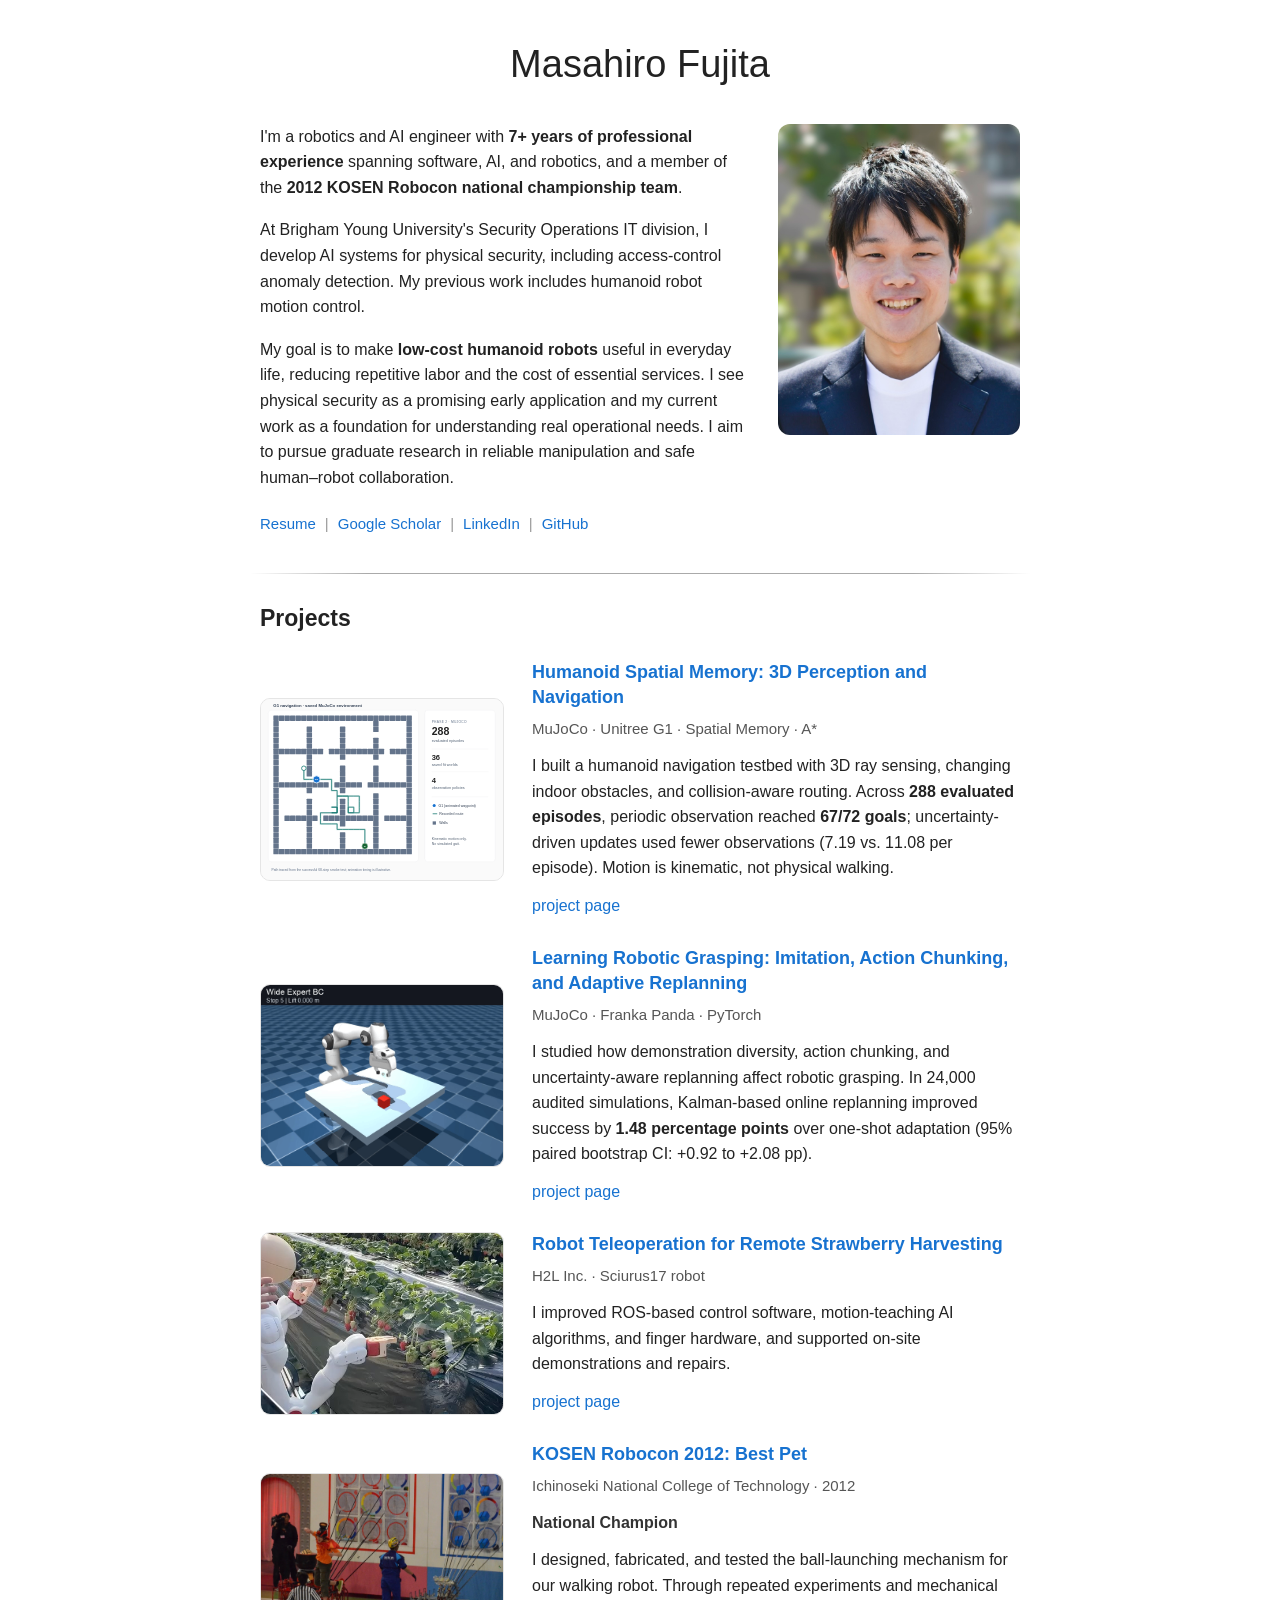
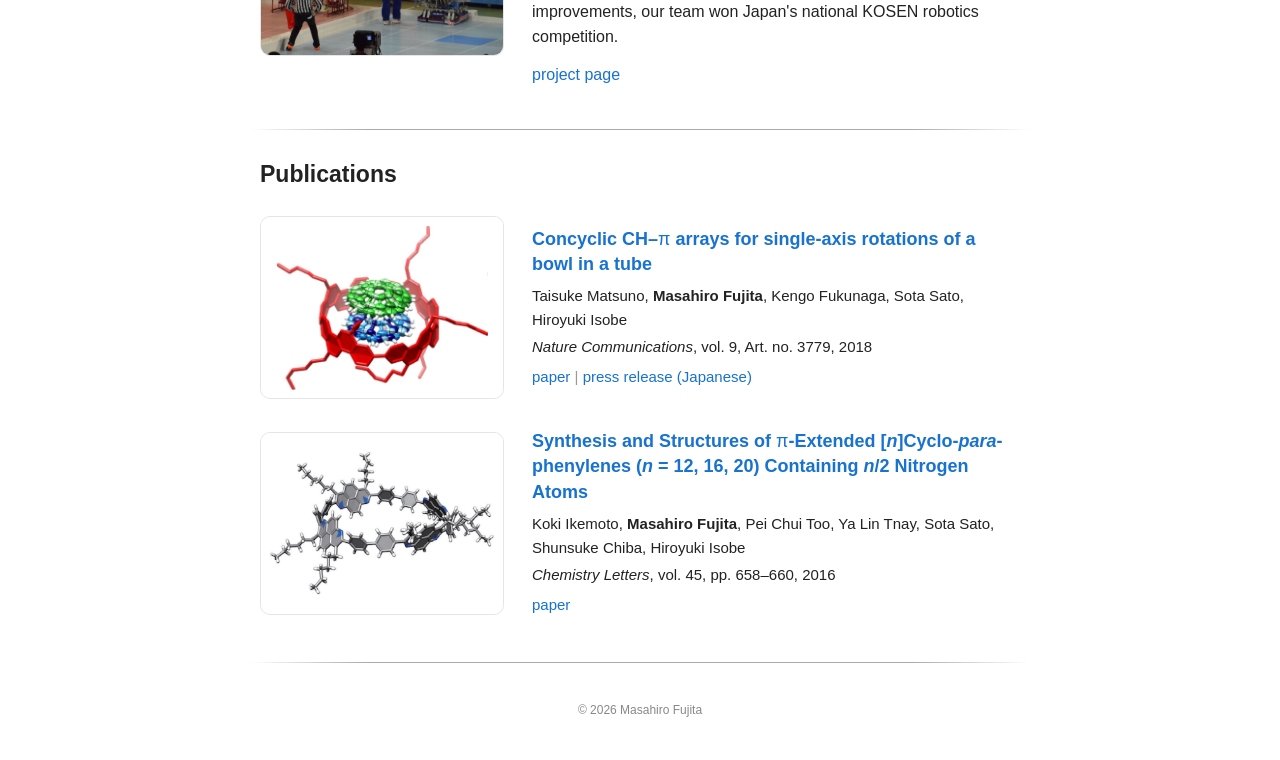
==== index.html @ 93caf95f "Refine portfolio introduction typography" ====
<!doctype html>
<html lang="en">
<head>
<meta charset="utf-8">
<meta name="viewport" content="width=device-width, initial-scale=1">
<meta name="description" content="Masahiro Fujita: software and AI engineer interested in humanoid robotics, reliable manipulation, and human–robot collaboration.">
<title>Masahiro Fujita</title>
<link rel="preconnect" href="https://fonts.googleapis.com">
<link rel="preconnect" href="https://fonts.gstatic.com" crossorigin>
<link href="https://fonts.googleapis.com/css2?family=Titillium+Web:wght@400;600&display=swap" rel="stylesheet">
<style>
*{box-sizing:border-box}
body{margin:0;background:#fff;color:#222;font-family:Arial,Helvetica,sans-serif;font-size:16px;line-height:1.6}
main{width:min(840px,100%);margin:0 auto;padding:42px 30px 24px}
h1{font-size:38px;line-height:1.2;font-weight:400;text-align:center;margin:0 0 36px}
h2{font-size:23px;font-weight:600;line-height:1.3;margin:0 0 26px}
h3{font-size:18px;line-height:1.4;font-weight:600;margin:0 0 7px}
p{margin:0 0 17px}
.greek{font-family:Arial,Helvetica,sans-serif;font-weight:400;font-style:normal}
[hidden]{display:none!important}
a{color:#1772d0;text-decoration:none}
a:hover{color:#c77515}
a:focus-visible{outline:2px solid #1772d0;outline-offset:4px;border-radius:2px}
.intro{display:grid;grid-template-columns:2fr 1fr;gap:34px;align-items:start;padding:0 10px 26px}
.bio p:last-of-type{margin-bottom:20px}
.profile-links{display:flex;flex-wrap:wrap;align-items:center;gap:0 9px;font-size:15px;line-height:1.9}
.separator{color:#999}
.unavailable{color:#777;cursor:help}
.portrait{margin:0;width:100%;aspect-ratio:7/9;background:#f4f4f4;border-radius:12px;overflow:hidden;position:relative}
.portrait-placeholder{width:100%;height:100%;display:flex;flex-direction:column;align-items:center;justify-content:center;color:#888;gap:12px}
.portrait-placeholder svg{width:65%;height:auto;color:#d4d4d4}
.portrait-placeholder span{font-size:13px}
.portrait img{position:absolute;inset:0;width:100%;height:100%;object-fit:cover}
.asset-note{font-size:12px;color:#888;margin:12px 0 0;line-height:1.5}
hr{border:0;height:1px;background:linear-gradient(to right,transparent,#aaa 15%,#aaa 85%,transparent);margin:8px 0 30px}
section.work{padding:0 10px 7px}
.project{display:grid;grid-template-columns:1fr 2fr;gap:28px;align-items:center;margin-bottom:27px}
.project-image{display:block;border:1px solid #e5e5e5;border-radius:10px;background:#fafafa;overflow:hidden}
.project-image img{display:block;width:100%;height:auto;aspect-ratio:4/3;object-fit:contain;padding:10px}
.project-image.franka-thumbnail,.project-image.g1-thumbnail{aspect-ratio:4/3}
.project-image.franka-thumbnail img,.project-image.g1-thumbnail img{width:100%;height:100%;aspect-ratio:auto;object-fit:cover;padding:0}
.meta{margin-bottom:11px;color:#555;font-size:15px}
.project p{margin-bottom:12px}
.project .award{color:#333;font-weight:600}
.entry{display:grid;grid-template-columns:1fr 2fr;gap:28px;align-items:center;margin:0 0 30px}
.publication-image{display:grid;place-items:center;aspect-ratio:4/3;border:1px solid #e5e5e5;border-radius:10px;background:#fafafa;overflow:hidden;position:relative;color:#999;font-size:14px}
.publication-image img{position:absolute;width:100%;height:100%;object-fit:contain;background:#fff;padding:8px}
.project-video{position:relative;aspect-ratio:4/3}
.project-video>img{position:absolute;inset:0;width:100%;height:100%;object-fit:cover;padding:0}
.project-video iframe{position:absolute;inset:0;display:block;width:100%;height:100%;border:0;opacity:0;pointer-events:none}
.project-video.playing iframe{opacity:1}
.project-video .video-link{position:absolute;inset:0;z-index:2}
.project-video .video-link:focus-visible{outline-offset:-4px}
.entry .authors{margin:6px 0 3px;font-size:15px}
.entry .venue{margin:0 0 6px;font-size:15px}
.entry .paper-links{font-size:15px}
footer{text-align:center;color:#888;font-size:12px;padding:8px 0 16px}
@media(max-width:600px){
main{padding:30px 22px 16px}
h1{font-size:33px;margin-bottom:28px}
.intro{grid-template-columns:1fr;gap:24px;padding:0 0 24px}
.portrait{order:-1}
.portrait{width:min(210px,65%);justify-self:center}
.project,.entry{grid-template-columns:1fr;gap:17px}
.publication-image,.project-image{width:100%;max-width:none}
section.work{padding-left:0;padding-right:0}
}
@media(prefers-reduced-motion:no-preference){a{transition:color .15s ease}}
</style>
</head>
<body>
<main>
<h1>Masahiro Fujita</h1>
<section class="intro" id="about" aria-label="About Masahiro">
<div class="bio">
<p>I'm a robotics and AI engineer with <strong>7+ years of professional experience</strong> spanning software, AI, and robotics, and a member of the <strong>2012 KOSEN Robocon national championship team</strong>.</p>
<p>At Brigham Young University's Security Operations IT division, I develop AI systems for physical security, including access-control anomaly detection. My previous work includes humanoid robot motion control.</p>
<p>My goal is to make <strong>low-cost humanoid robots</strong> useful in everyday life, reducing repetitive labor and the cost of essential services. I see physical security as a promising early application and my current work as a foundation for understanding real operational needs. I aim to pursue graduate research in reliable manipulation and safe human–robot collaboration.</p>
<nav class="profile-links" aria-label="Professional profiles">
<a href="assets/Masahiro_Fujita_Resume.pdf" target="_blank" rel="noopener">Resume</a><span class="separator" aria-hidden="true">|</span>
<a href="https://scholar.google.com/citations?user=4_Z2m-4AAAAJ">Google Scholar</a><span class="separator" aria-hidden="true">|</span>
<a href="https://www.linkedin.com/in/masahiro-fujita/">LinkedIn</a><span class="separator" aria-hidden="true">|</span>
<a href="https://github.com/fujitamasahir">GitHub</a>
</nav>

</div>
<figure class="portrait" aria-label="Profile photo placeholder">
<div class="portrait-placeholder">
<svg viewBox="0 0 120 140" aria-hidden="true"><circle cx="60" cy="42" r="25" fill="currentColor"/><path d="M14 133v-12c0-29 19-46 46-46s46 17 46 46v12" fill="currentColor"/></svg>
<span>Profile photo coming soon</span>
</div>
<!-- Add assets/profile.jpg to display the portrait in this reserved space. -->
<img src="assets/profile.jpg" alt="Masahiro Fujita" onload="this.parentElement.setAttribute('aria-label','Portrait of Masahiro Fujita');this.previousElementSibling.hidden=true" onerror="this.remove()">
</figure>
</section>
<hr>
<section class="work" id="projects" aria-labelledby="projects-heading">
<h2 id="projects-heading">Projects</h2>
<article class="project">
<a class="project-image g1-thumbnail" href="projects/humanoid-spatial-memory.html" aria-label="Open humanoid spatial memory project">
<img src="assets/spatial-memory/g1-route-animated.svg" alt="Animated overhead route through a MuJoCo maze, reconstructed from a recorded successful Unitree G1 navigation run" width="960" height="720">
</a>
<div>
<h3><a href="projects/humanoid-spatial-memory.html">Humanoid Spatial Memory: 3D Perception and Navigation</a></h3>
<p class="meta">MuJoCo · Unitree G1 · Spatial Memory · A*</p>
<p>I built a humanoid navigation testbed with 3D ray sensing, changing indoor obstacles, and collision-aware routing. Across <strong>288 evaluated episodes</strong>, periodic observation reached <strong>67/72 goals</strong>; uncertainty-driven updates used fewer observations (7.19 vs. 11.08 per episode). Motion is kinematic, not physical walking.</p>
<a href="projects/humanoid-spatial-memory.html">project page</a>
</div>
</article>
<article class="project">
<a class="project-image franka-thumbnail" href="projects/franka-grasping.html" aria-label="Open Franka Panda grasping project">
<img src="assets/franka/franka-main.gif" alt="Wide Expert BC robot policy grasping and lifting a cube">
</a>
<div><h3><a href="projects/franka-grasping.html">Learning Robotic Grasping: Imitation, Action Chunking, and Adaptive Replanning</a></h3>
<p class="meta">MuJoCo · Franka Panda · PyTorch</p>
<p>I studied how demonstration diversity, action chunking, and uncertainty-aware replanning affect robotic grasping. In 24,000 audited simulations, Kalman-based online replanning improved success by <strong>1.48 percentage points</strong> over one-shot adaptation (95% paired bootstrap CI: +0.92 to +2.08 pp).</p>
<a href="projects/franka-grasping.html">project page</a></div>
</article>
<article class="project">
<div class="project-image project-video" id="h2l-preview">
<img src="assets/h2l-strawberry/harvesting.jpg" alt="Sciurus17 robot harvesting strawberries" onerror="this.src='https://i.ytimg.com/vi/HqK0_CHvobk/hqdefault.jpg';this.onerror=null">
<iframe id="h2l-preview-player" title="H2L robot teleoperation for strawberry harvesting" src="https://www.youtube.com/embed/HqK0_CHvobk?autoplay=1&amp;mute=1&amp;playsinline=1&amp;start=67&amp;end=72&amp;controls=0&amp;disablekb=1&amp;enablejsapi=1&amp;rel=0" allow="autoplay; encrypted-media" tabindex="-1" referrerpolicy="strict-origin-when-cross-origin"></iframe>
<a class="video-link" href="projects/h2l-strawberry.html" aria-label="Read about robot teleoperation at H2L"></a>
</div>
<div><h3><a href="projects/h2l-strawberry.html">Robot Teleoperation for Remote Strawberry Harvesting</a></h3>
<p class="meta">H2L Inc. · Sciurus17 robot</p>
<p>I improved ROS-based control software, motion-teaching AI algorithms, and finger hardware, and supported on-site demonstrations and repairs.</p>
<a href="projects/h2l-strawberry.html">project page</a></div></article>

<article class="project">
<div class="project-image project-video" id="robocon-preview">
<img src="assets/robocon-2012/robot-scoring.jpg" alt="Wanko Kyodai robot with its launching mechanism extended">
<iframe id="robocon-preview-player" title="Wanko Kyodai robot in the final match" src="https://www.youtube.com/embed/CQqN5mIE10w?autoplay=1&amp;mute=1&amp;playsinline=1&amp;start=251&amp;end=260&amp;controls=0&amp;disablekb=1&amp;enablejsapi=1&amp;rel=0" allow="autoplay; encrypted-media" tabindex="-1" referrerpolicy="strict-origin-when-cross-origin"></iframe>
<a class="video-link" href="projects/robocon-2012.html" aria-label="Read about the Wanko Kyodai robot"></a>
</div>
<div>
<h3><a href="projects/robocon-2012.html">KOSEN Robocon 2012: Best Pet</a></h3>
<p class="meta">Ichinoseki National College of Technology · 2012</p>
<p class="award">National Champion</p>
<p>I designed, fabricated, and tested the ball-launching mechanism for our walking robot. Through repeated experiments and mechanical improvements, our team won Japan's national KOSEN robotics competition.</p>
<a href="projects/robocon-2012.html">project page</a>
</div>
</article>
</section>
<hr>
<section class="work" id="publications" aria-labelledby="publications-heading">
<h2 id="publications-heading">Publications</h2>
<article class="entry">
<a class="publication-image" href="https://doi.org/10.1038/s41467-018-06270-6" aria-label="Nature Communications paper thumbnail"><span>Research image</span><img src="assets/publications/nature-communications-2018.jpg" alt="Nature Communications paper thumbnail" onerror="this.remove()"></a>
<div>
<h3><a href="https://doi.org/10.1038/s41467-018-06270-6">Concyclic CH–<span class="greek">π</span> arrays for single-axis rotations of a bowl in a tube</a></h3>
<p class="authors">Taisuke Matsuno, <strong>Masahiro Fujita</strong>, Kengo Fukunaga, Sota Sato, Hiroyuki Isobe</p>
<p class="venue"><em>Nature Communications</em>, vol. 9, Art. no. 3779, 2018</p>
<div class="paper-links"><a href="https://doi.org/10.1038/s41467-018-06270-6">paper</a> <span class="separator" aria-hidden="true">|</span> <a href="https://www.jst.go.jp/pr/announce/20180917/index.html">press release (Japanese)</a></div>
</div>
</article>
<article class="entry">
<a class="publication-image" href="https://doi.org/10.1246/cl.160258" aria-label="Chemistry Letters paper thumbnail"><span>Research image</span><img src="assets/publications/chemistry-letters-2016.jpg" alt="Chemistry Letters paper thumbnail" onerror="this.remove()"></a>
<div>
<h3><a href="https://doi.org/10.1246/cl.160258">Synthesis and Structures of <span class="greek">π</span>-Extended [<i>n</i>]Cyclo-<i>para</i>-phenylenes (<i>n</i> = 12, 16, 20) Containing <i>n</i>/2 Nitrogen Atoms</a></h3>
<p class="authors">Koki Ikemoto, <strong>Masahiro Fujita</strong>, Pei Chui Too, Ya Lin Tnay, Sota Sato, Shunsuke Chiba, Hiroyuki Isobe</p>
<p class="venue"><em>Chemistry Letters</em>, vol. 45, pp. 658–660, 2016</p>
<div class="paper-links"><a href="https://doi.org/10.1246/cl.160258">paper</a></div>
</div>
</article>
</section>
<hr>
<footer>© 2026 Masahiro Fujita</footer>
</main>
<script>
(function(){
"use strict";
const timers=[];
window.onYouTubeIframeAPIReady=function(){
[{id:"robocon-preview",start:251,end:260},{id:"h2l-preview",start:67,end:72}].forEach(function(config){
const container=document.getElementById(config.id);
let player=new YT.Player(config.id+"-player",{events:{
onReady:function(e){e.target.mute();e.target.seekTo(config.start,true);e.target.playVideo();timers.push(setInterval(function(){if(player.getPlayerState()===1&&player.getCurrentTime()>=config.end-0.15)player.seekTo(config.start,true);},250));},
onStateChange:function(e){container.classList.toggle("playing",e.data===YT.PlayerState.PLAYING);if(e.data===YT.PlayerState.ENDED){player.seekTo(config.start,true);player.playVideo();}},
onAutoplayBlocked:function(){container.classList.remove("playing");},
onError:function(){container.classList.remove("playing");}
}});
});
};
window.addEventListener("pagehide",function(){timers.forEach(clearInterval);});
const script=document.createElement("script");script.src="https://www.youtube.com/iframe_api";script.async=true;document.head.appendChild(script);
})();
</script>
</body>
</html>
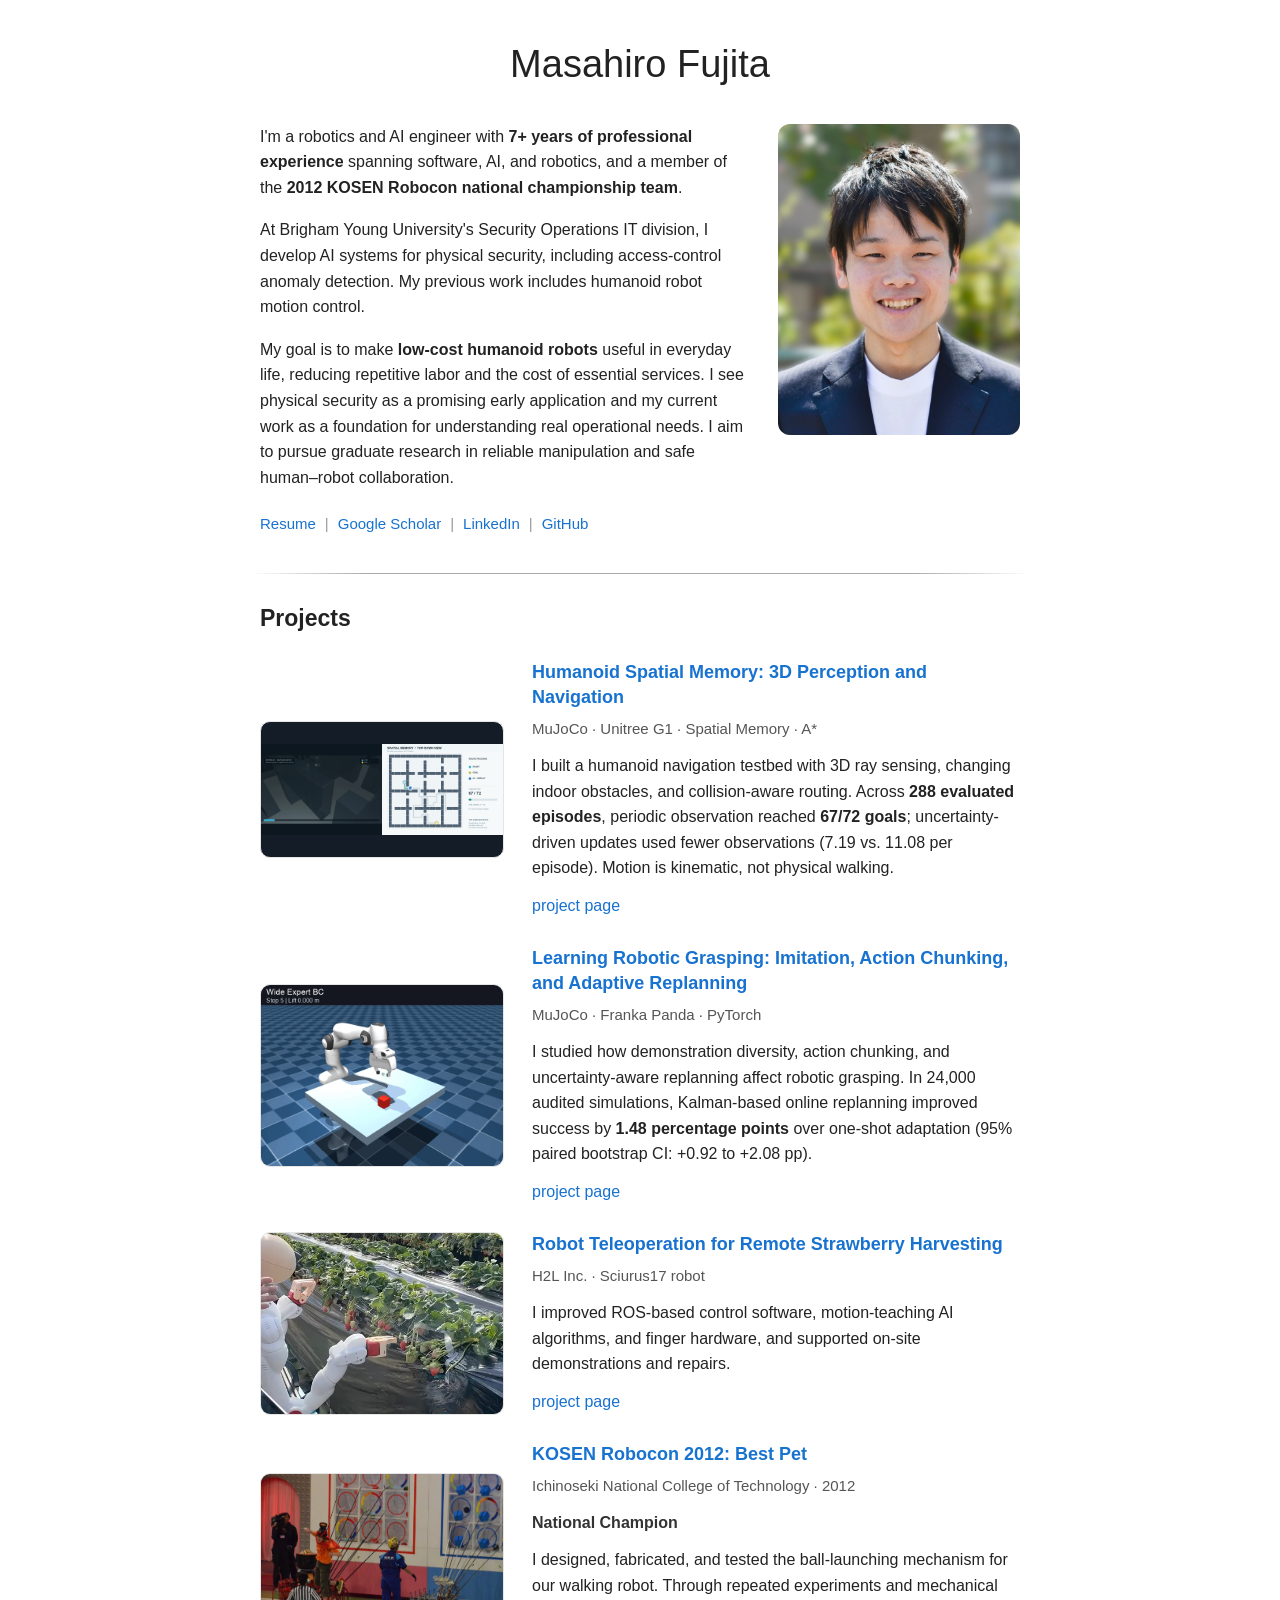
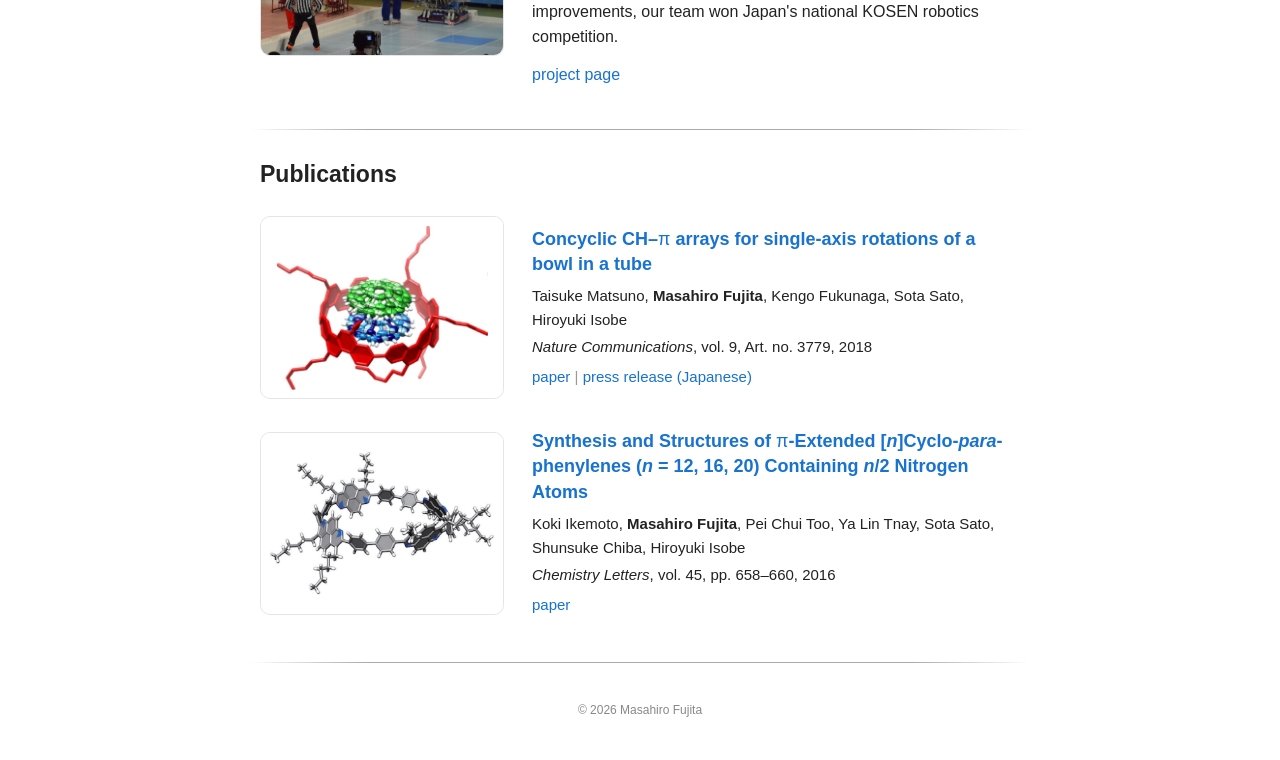
==== commit 21267252: "Show synchronized G1 and map animation on portfolio homepage" ====
--- a/index.html
+++ b/index.html
@@ -37,8 +37,10 @@
 .project{display:grid;grid-template-columns:1fr 2fr;gap:28px;align-items:center;margin-bottom:27px}
 .project-image{display:block;border:1px solid #e5e5e5;border-radius:10px;background:#fafafa;overflow:hidden}
 .project-image img{display:block;width:100%;height:auto;aspect-ratio:4/3;object-fit:contain;padding:10px}
-.project-image.franka-thumbnail,.project-image.g1-thumbnail{aspect-ratio:4/3}
-.project-image.franka-thumbnail img,.project-image.g1-thumbnail img{width:100%;height:100%;aspect-ratio:auto;object-fit:cover;padding:0}
+.project-image.franka-thumbnail{aspect-ratio:4/3}
+.project-image.franka-thumbnail img{width:100%;height:100%;aspect-ratio:auto;object-fit:cover;padding:0}
+.project-image.g1-thumbnail{aspect-ratio:16/9;display:grid;place-items:center;background:#141c27}
+.project-image.g1-thumbnail img{display:block;width:100%;height:auto;aspect-ratio:auto;object-fit:contain;padding:0}
 .meta{margin-bottom:11px;color:#555;font-size:15px}
 .project p{margin-bottom:12px}
 .project .award{color:#333;font-weight:600}
@@ -98,7 +100,7 @@
 <h2 id="projects-heading">Projects</h2>
 <article class="project">
 <a class="project-image g1-thumbnail" href="projects/humanoid-spatial-memory.html" aria-label="Open humanoid spatial memory project">
-<img src="assets/spatial-memory/g1-route-animated.svg" alt="Animated overhead route through a MuJoCo maze, reconstructed from a recorded successful Unitree G1 navigation run" width="960" height="720">
+<img src="assets/spatial-memory/g1-split_screen.gif" alt="Split-screen simulation replay: a Unitree G1 humanoid navigating a MuJoCo maze alongside a synchronized overhead route map" width="1920" height="720" loading="lazy" decoding="async">
 </a>
 <div>
 <h3><a href="projects/humanoid-spatial-memory.html">Humanoid Spatial Memory: 3D Perception and Navigation</a></h3>
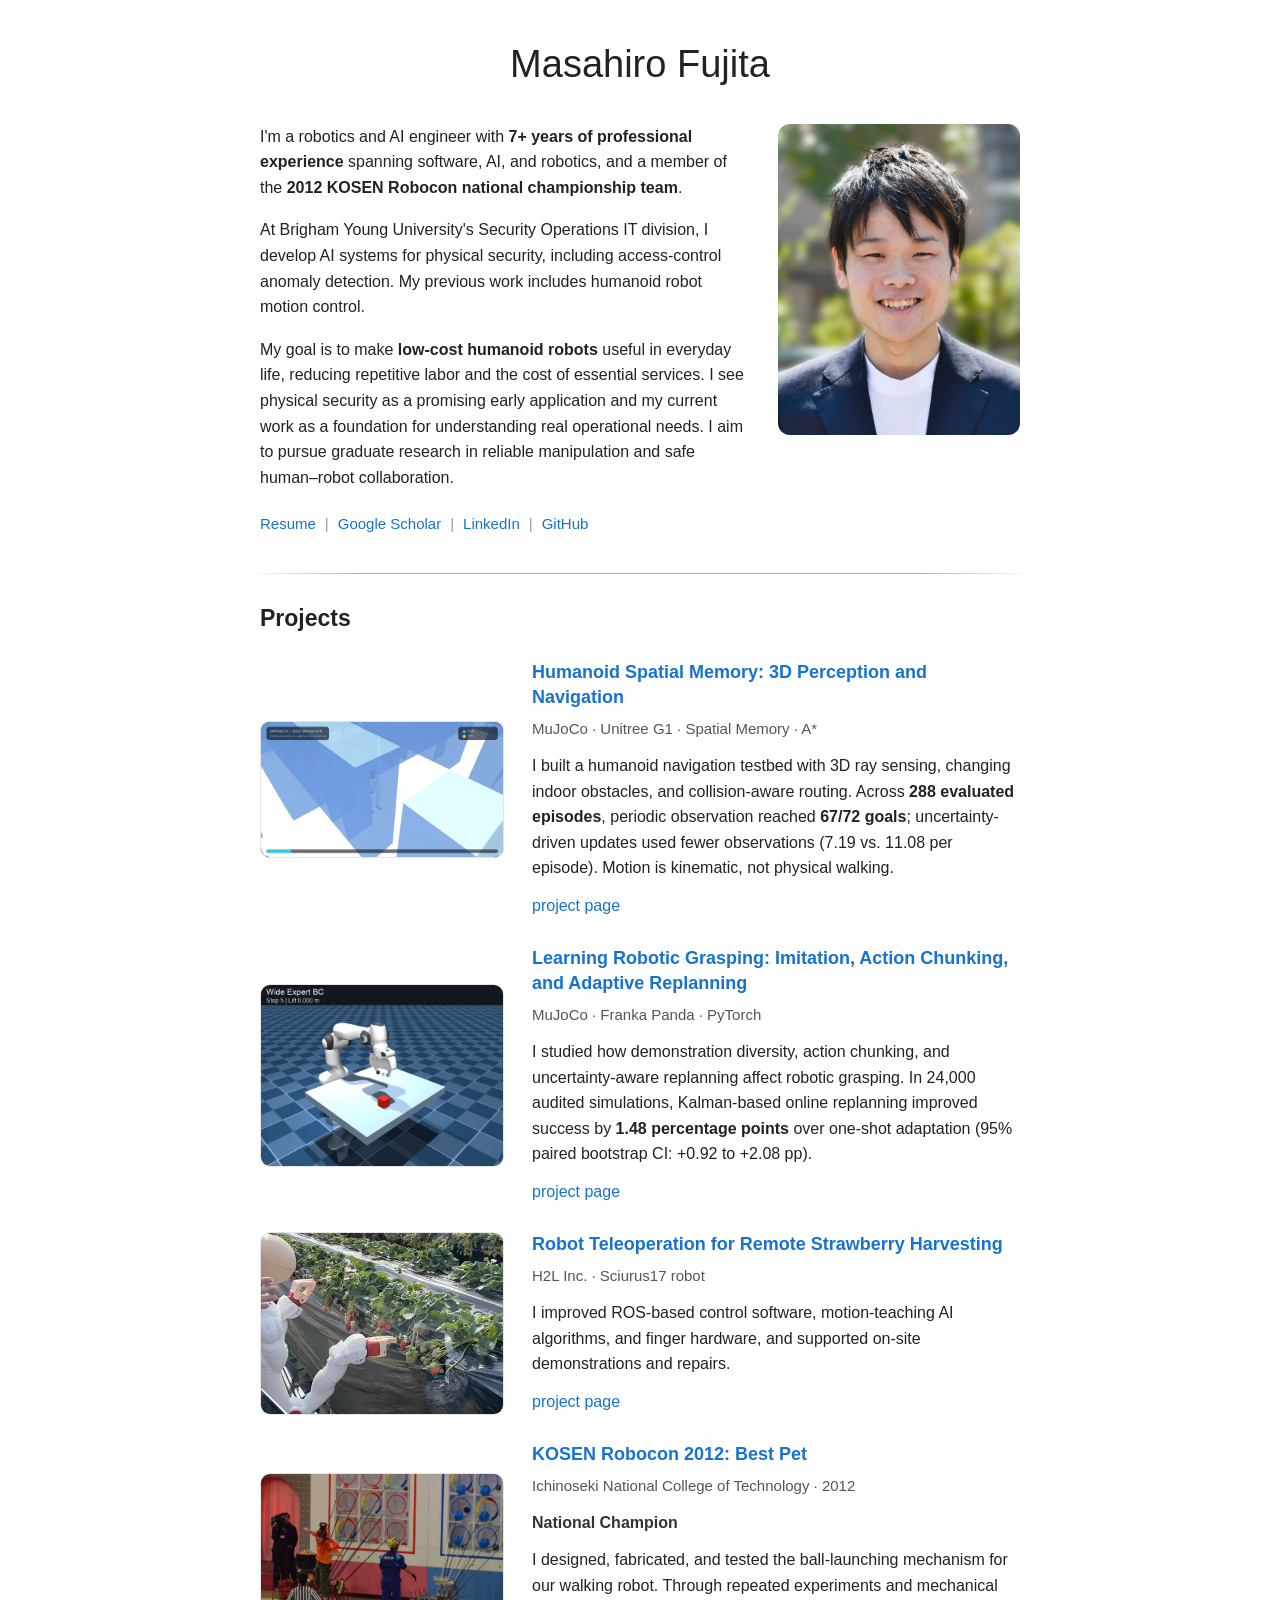
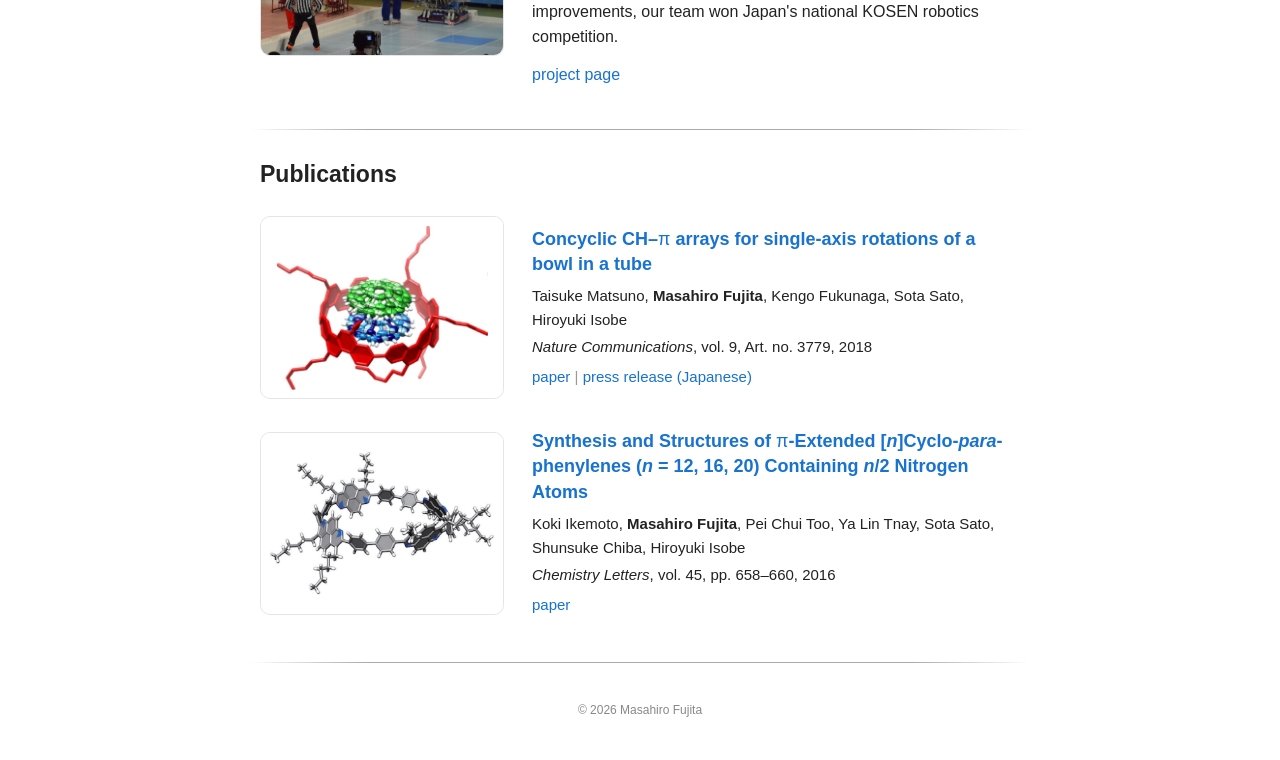
==== commit 94a31316: "Replace G1 gif" ====
--- a/index.html
+++ b/index.html
@@ -100,7 +100,7 @@
 <h2 id="projects-heading">Projects</h2>
 <article class="project">
 <a class="project-image g1-thumbnail" href="projects/humanoid-spatial-memory.html" aria-label="Open humanoid spatial memory project">
-<img src="assets/spatial-memory/g1-split_screen.gif" alt="Split-screen simulation replay: a Unitree G1 humanoid navigating a MuJoCo maze alongside a synchronized overhead route map" width="1920" height="720" loading="lazy" decoding="async">
+<img src="assets/spatial-memory/g1-demo.gif" alt="Simulation replay: a Unitree G1 humanoid navigating a MuJoCo maze" loading="lazy" decoding="async">
 </a>
 <div>
 <h3><a href="projects/humanoid-spatial-memory.html">Humanoid Spatial Memory: 3D Perception and Navigation</a></h3>
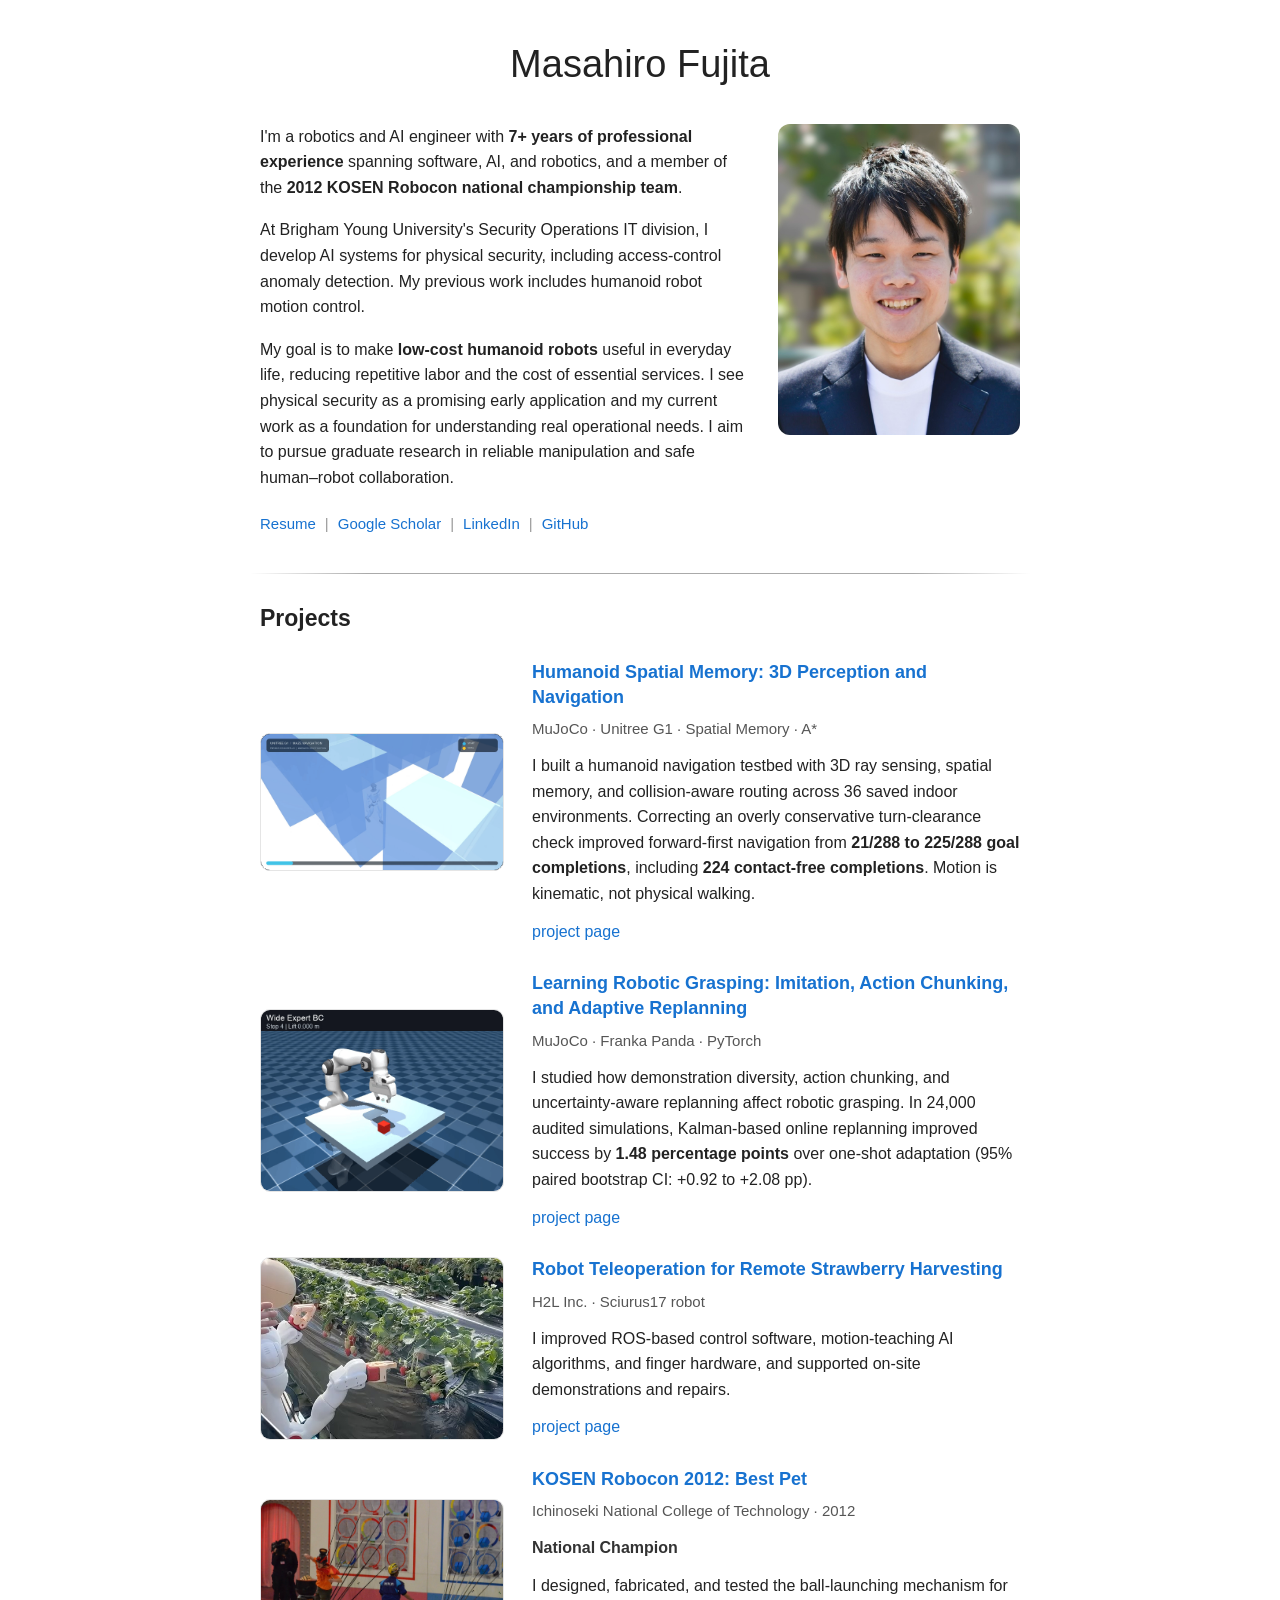
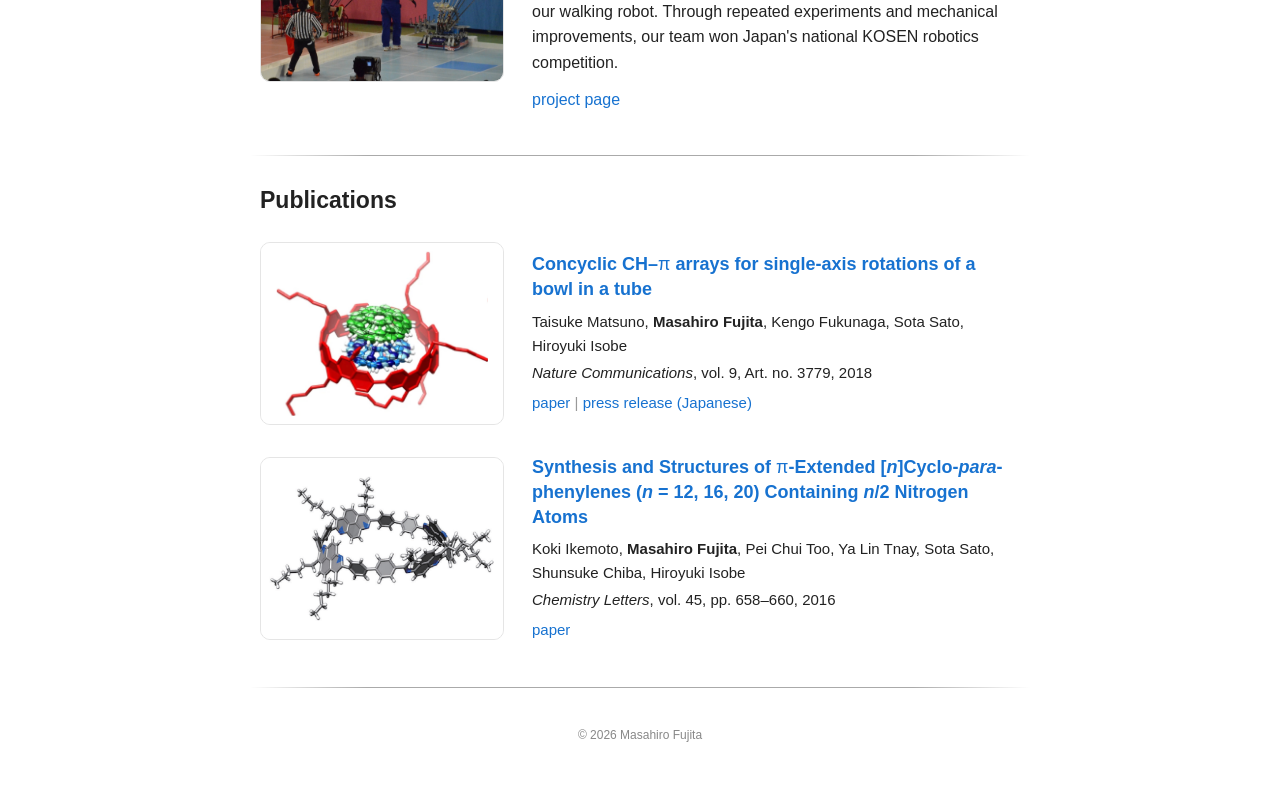
==== commit 0e3987e2: "Refresh humanoid project summary with validated navigation improvement" ====
--- a/index.html
+++ b/index.html
@@ -105,7 +105,7 @@
 <div>
 <h3><a href="projects/humanoid-spatial-memory.html">Humanoid Spatial Memory: 3D Perception and Navigation</a></h3>
 <p class="meta">MuJoCo · Unitree G1 · Spatial Memory · A*</p>
-<p>I built a humanoid navigation testbed with 3D ray sensing, changing indoor obstacles, and collision-aware routing. Across <strong>288 evaluated episodes</strong>, periodic observation reached <strong>67/72 goals</strong>; uncertainty-driven updates used fewer observations (7.19 vs. 11.08 per episode). Motion is kinematic, not physical walking.</p>
+<p>I built a humanoid navigation testbed with 3D ray sensing, spatial memory, and collision-aware routing across 36 saved indoor environments. Correcting an overly conservative turn-clearance check improved forward-first navigation from <strong>21/288 to 225/288 goal completions</strong>, including <strong>224 contact-free completions</strong>. Motion is kinematic, not physical walking.</p>
 <a href="projects/humanoid-spatial-memory.html">project page</a>
 </div>
 </article>
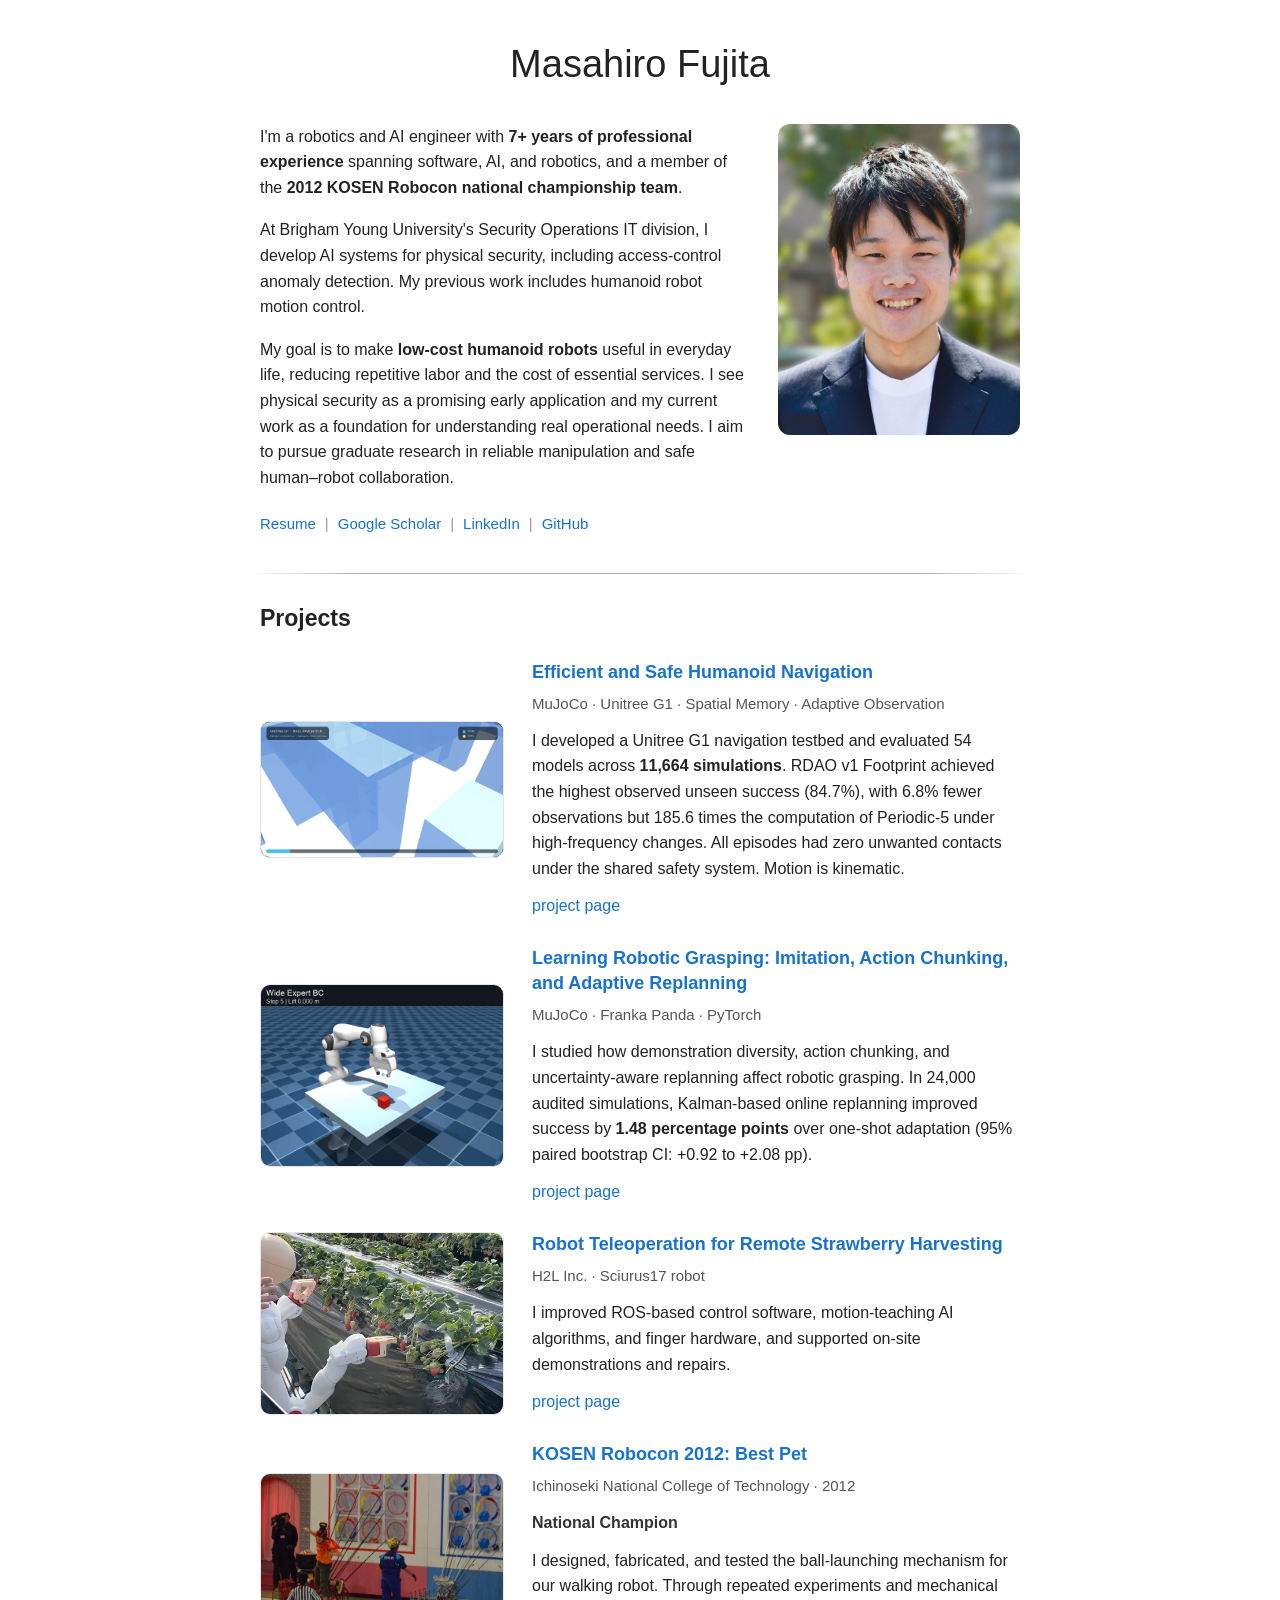
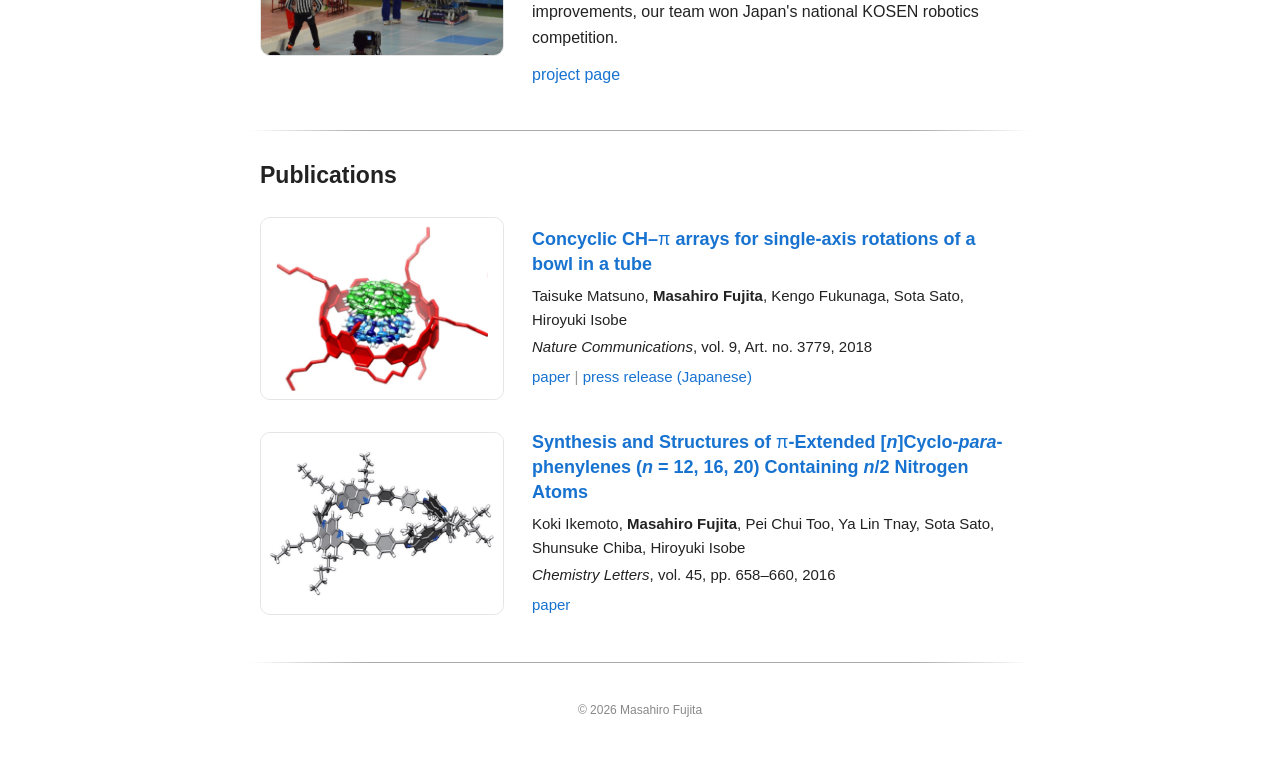
==== commit f2d60f84: "Update index.html with final reconciled H2 benchmark" ====
--- a/index.html
+++ b/index.html
@@ -103,9 +103,9 @@
 <img src="assets/spatial-memory/g1-demo.gif" alt="Simulation replay: a Unitree G1 humanoid navigating a MuJoCo maze" loading="lazy" decoding="async">
 </a>
 <div>
-<h3><a href="projects/humanoid-spatial-memory.html">Humanoid Spatial Memory: 3D Perception and Navigation</a></h3>
-<p class="meta">MuJoCo · Unitree G1 · Spatial Memory · A*</p>
-<p>I built a humanoid navigation testbed with 3D ray sensing, spatial memory, and collision-aware routing across 36 saved indoor environments. Correcting an overly conservative turn-clearance check improved forward-first navigation from <strong>21/288 to 225/288 goal completions</strong>, including <strong>224 contact-free completions</strong>. Motion is kinematic, not physical walking.</p>
+<h3><a href="projects/humanoid-spatial-memory.html">Efficient and Safe Humanoid Navigation</a></h3>
+<p class="meta">MuJoCo · Unitree G1 · Spatial Memory · Adaptive Observation</p>
+<p>I developed a Unitree G1 navigation testbed and evaluated 54 models across <strong>11,664 simulations</strong>. RDAO v1 Footprint achieved the highest observed unseen success (84.7%), with 6.8% fewer observations but 185.6 times the computation of Periodic-5 under high-frequency changes. All episodes had zero unwanted contacts under the shared safety system. Motion is kinematic.</p>
 <a href="projects/humanoid-spatial-memory.html">project page</a>
 </div>
 </article>
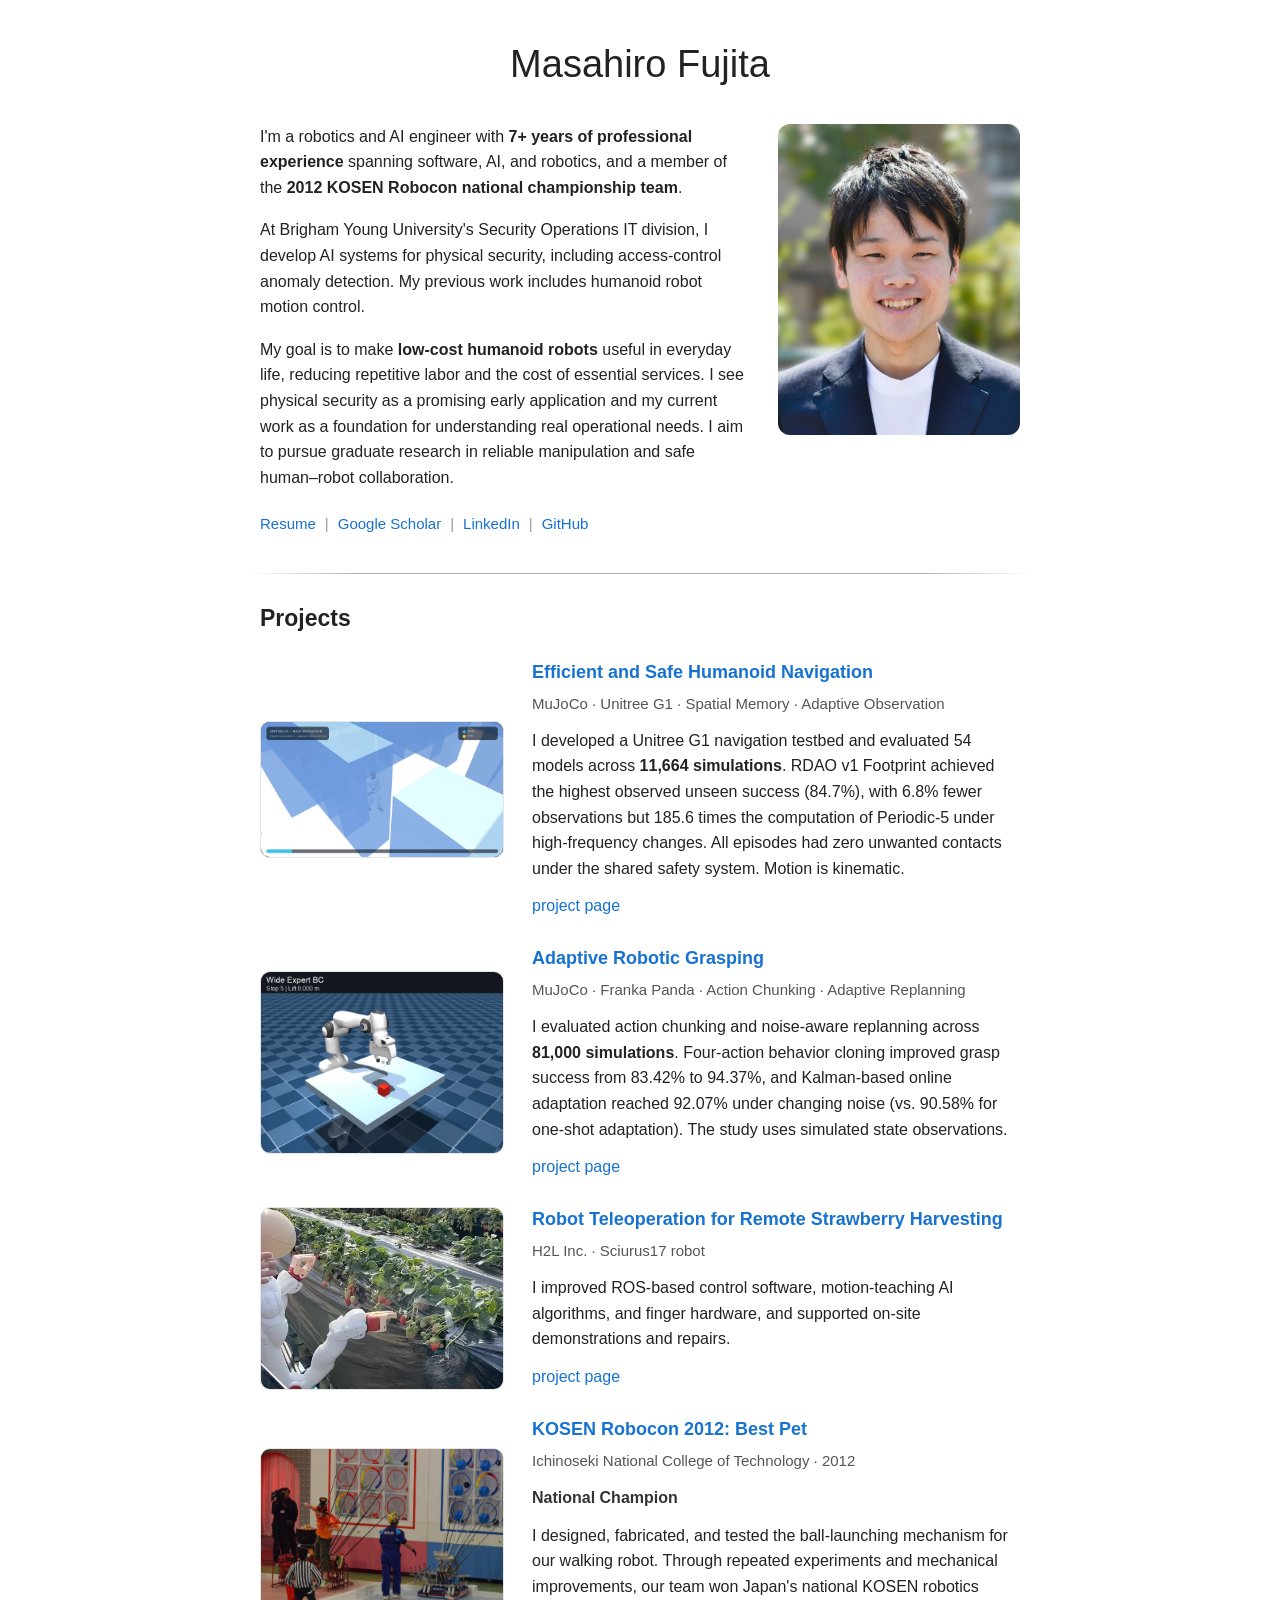
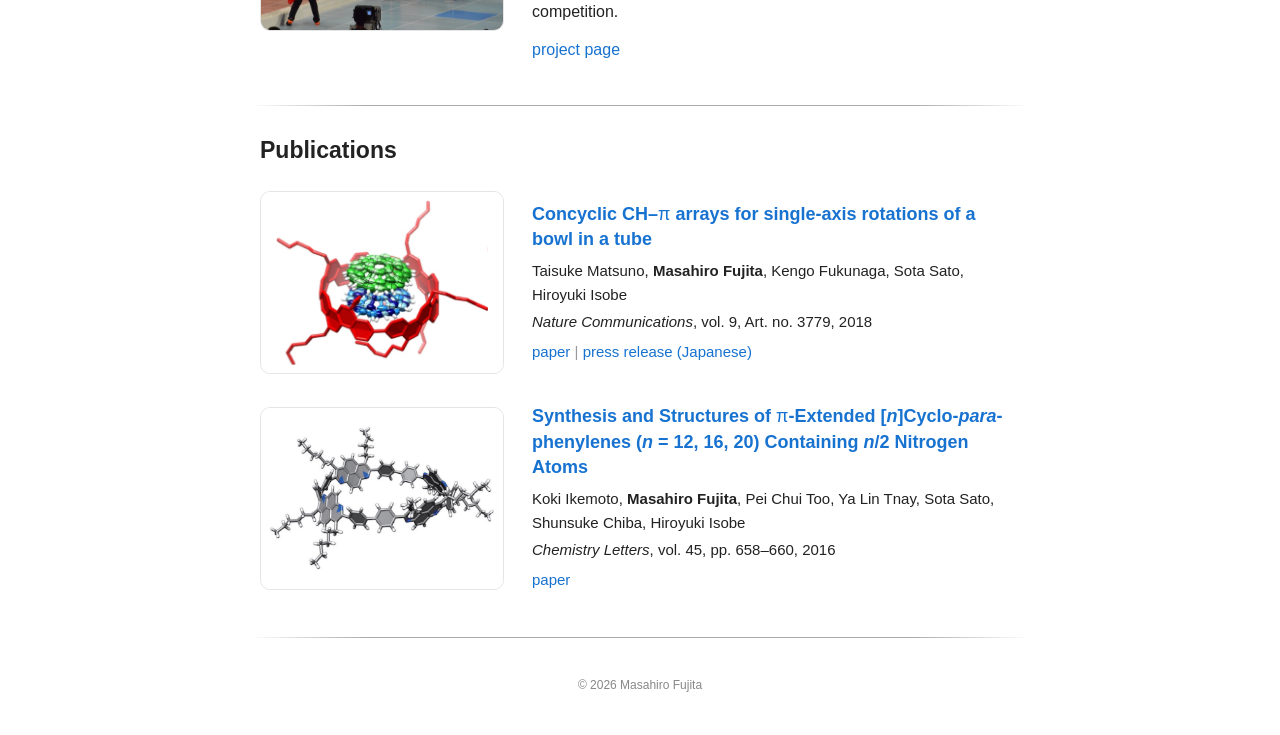
==== commit d2c495e4: "Restructure Franka portfolio around poster studies A–D" ====
--- a/index.html
+++ b/index.html
@@ -113,9 +113,9 @@
 <a class="project-image franka-thumbnail" href="projects/franka-grasping.html" aria-label="Open Franka Panda grasping project">
 <img src="assets/franka/franka-main.gif" alt="Wide Expert BC robot policy grasping and lifting a cube">
 </a>
-<div><h3><a href="projects/franka-grasping.html">Learning Robotic Grasping: Imitation, Action Chunking, and Adaptive Replanning</a></h3>
-<p class="meta">MuJoCo · Franka Panda · PyTorch</p>
-<p>I studied how demonstration diversity, action chunking, and uncertainty-aware replanning affect robotic grasping. In 24,000 audited simulations, Kalman-based online replanning improved success by <strong>1.48 percentage points</strong> over one-shot adaptation (95% paired bootstrap CI: +0.92 to +2.08 pp).</p>
+<div><h3><a href="projects/franka-grasping.html">Adaptive Robotic Grasping</a></h3>
+<p class="meta">MuJoCo · Franka Panda · Action Chunking · Adaptive Replanning</p>
+<p>I evaluated action chunking and noise-aware replanning across <strong>81,000 simulations</strong>. Four-action behavior cloning improved grasp success from 83.42% to 94.37%, and Kalman-based online adaptation reached 92.07% under changing noise (vs. 90.58% for one-shot adaptation). The study uses simulated state observations.</p>
 <a href="projects/franka-grasping.html">project page</a></div>
 </article>
 <article class="project">
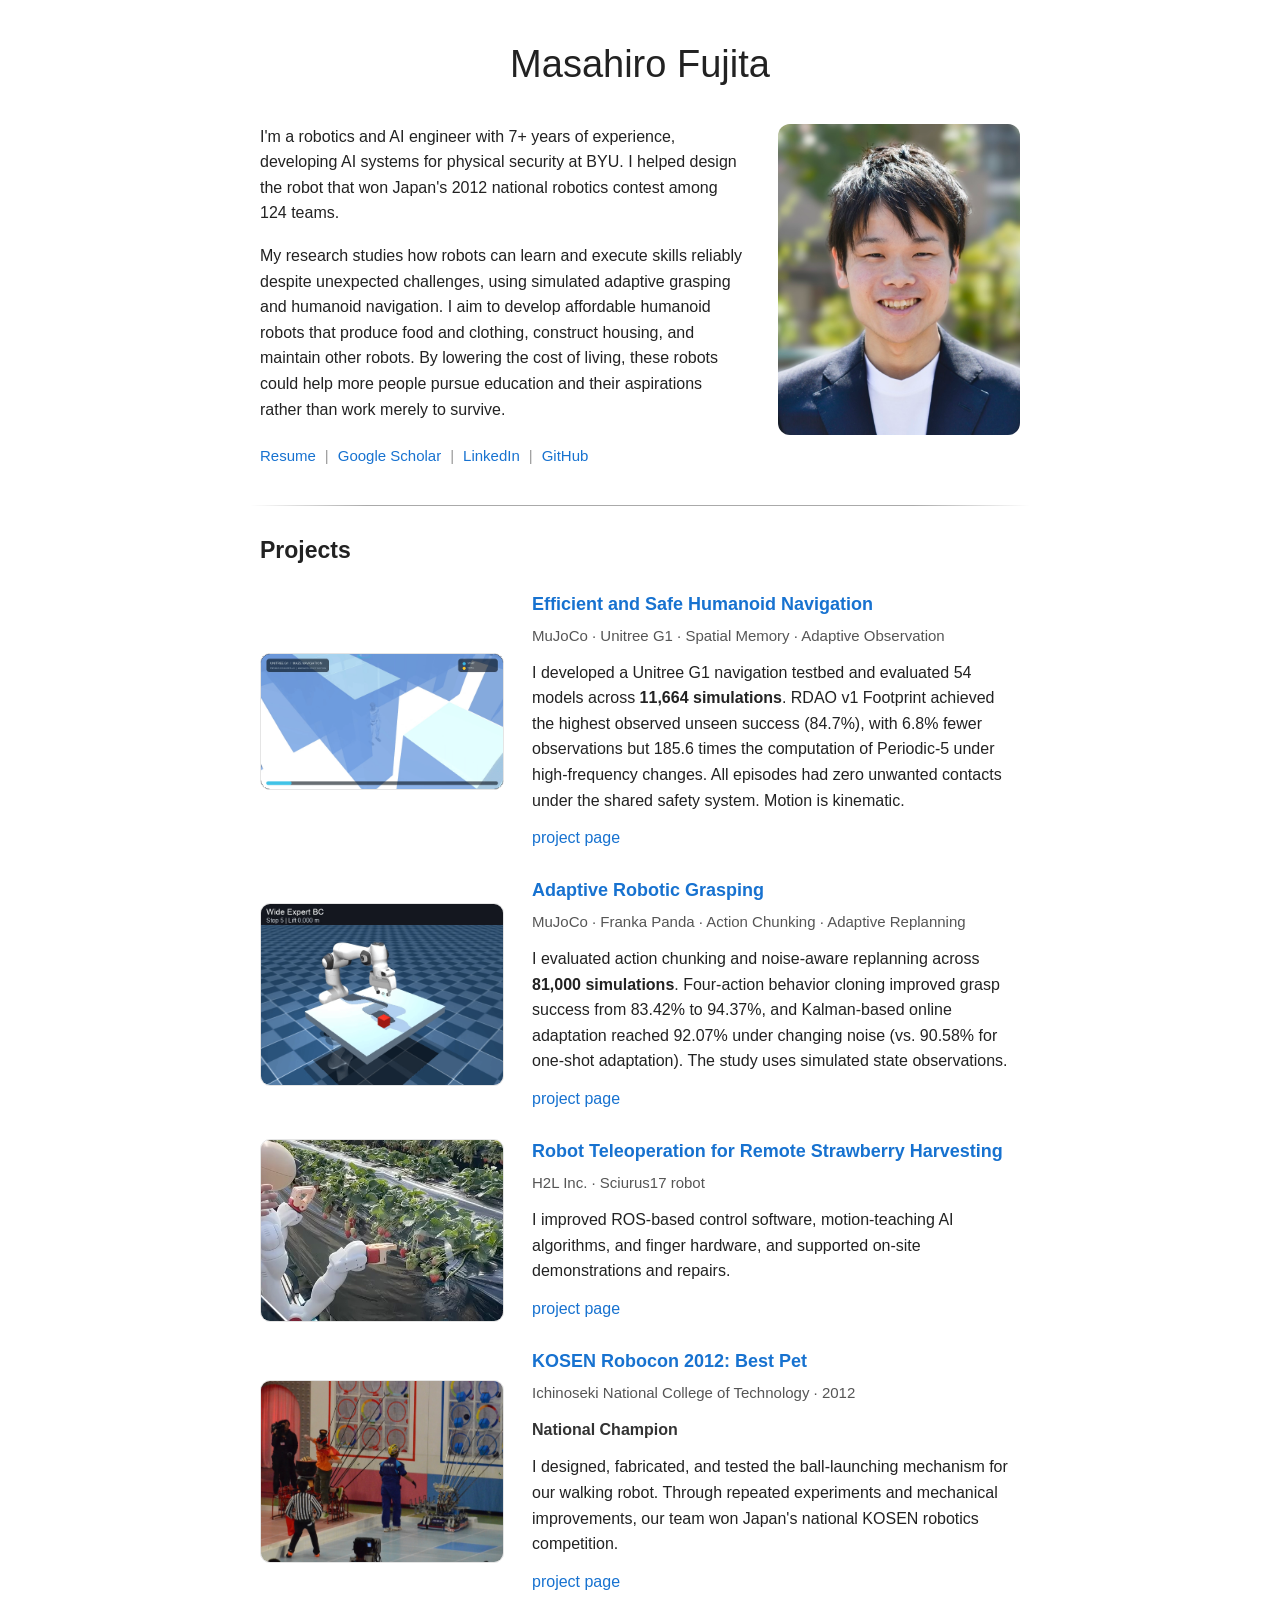
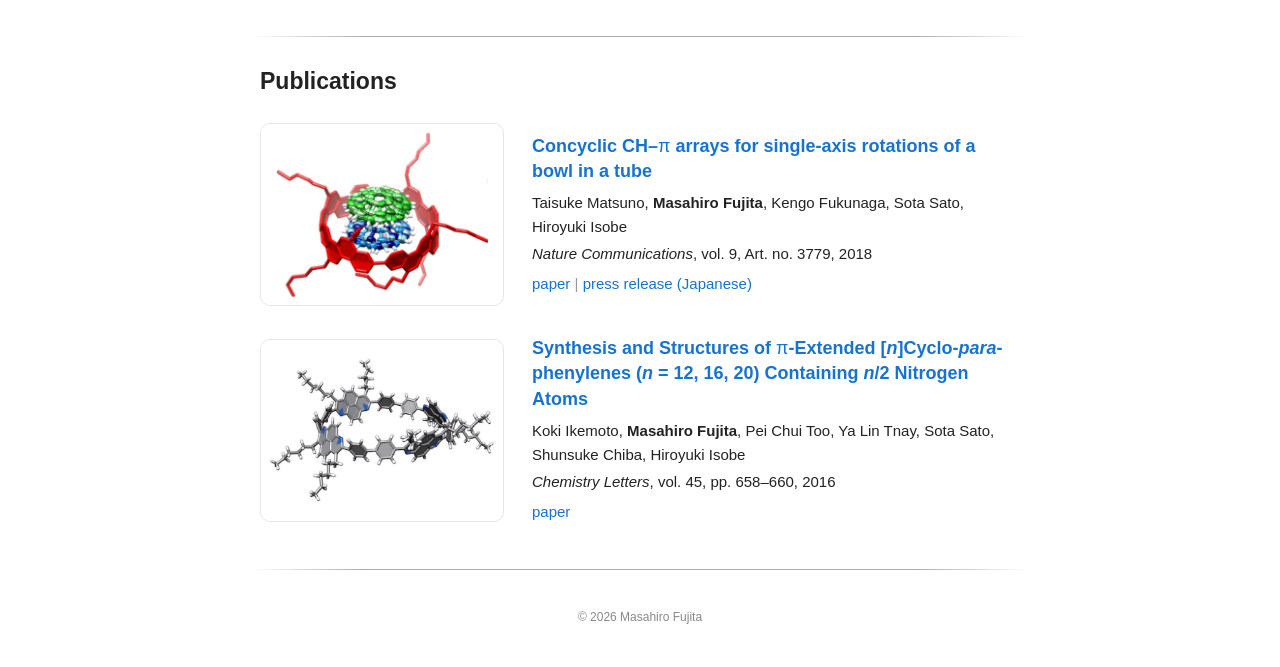
==== commit 3df626a0: "Update homepage bio to align with research goals" ====
--- a/index.html
+++ b/index.html
@@ -75,9 +75,8 @@
 <h1>Masahiro Fujita</h1>
 <section class="intro" id="about" aria-label="About Masahiro">
 <div class="bio">
-<p>I'm a robotics and AI engineer with <strong>7+ years of professional experience</strong> spanning software, AI, and robotics, and a member of the <strong>2012 KOSEN Robocon national championship team</strong>.</p>
-<p>At Brigham Young University's Security Operations IT division, I develop AI systems for physical security, including access-control anomaly detection. My previous work includes humanoid robot motion control.</p>
-<p>My goal is to make <strong>low-cost humanoid robots</strong> useful in everyday life, reducing repetitive labor and the cost of essential services. I see physical security as a promising early application and my current work as a foundation for understanding real operational needs. I aim to pursue graduate research in reliable manipulation and safe human–robot collaboration.</p>
+<p>I'm a robotics and AI engineer with 7+ years of experience, developing AI systems for physical security at BYU. I helped design the robot that won Japan's 2012 national robotics contest among 124 teams.</p>
+<p>My research studies how robots can learn and execute skills reliably despite unexpected challenges, using simulated adaptive grasping and humanoid navigation. I aim to develop affordable humanoid robots that produce food and clothing, construct housing, and maintain other robots. By lowering the cost of living, these robots could help more people pursue education and their aspirations rather than work merely to survive.</p>
 <nav class="profile-links" aria-label="Professional profiles">
 <a href="assets/Masahiro_Fujita_Resume.pdf" target="_blank" rel="noopener">Resume</a><span class="separator" aria-hidden="true">|</span>
 <a href="https://scholar.google.com/citations?user=4_Z2m-4AAAAJ">Google Scholar</a><span class="separator" aria-hidden="true">|</span>
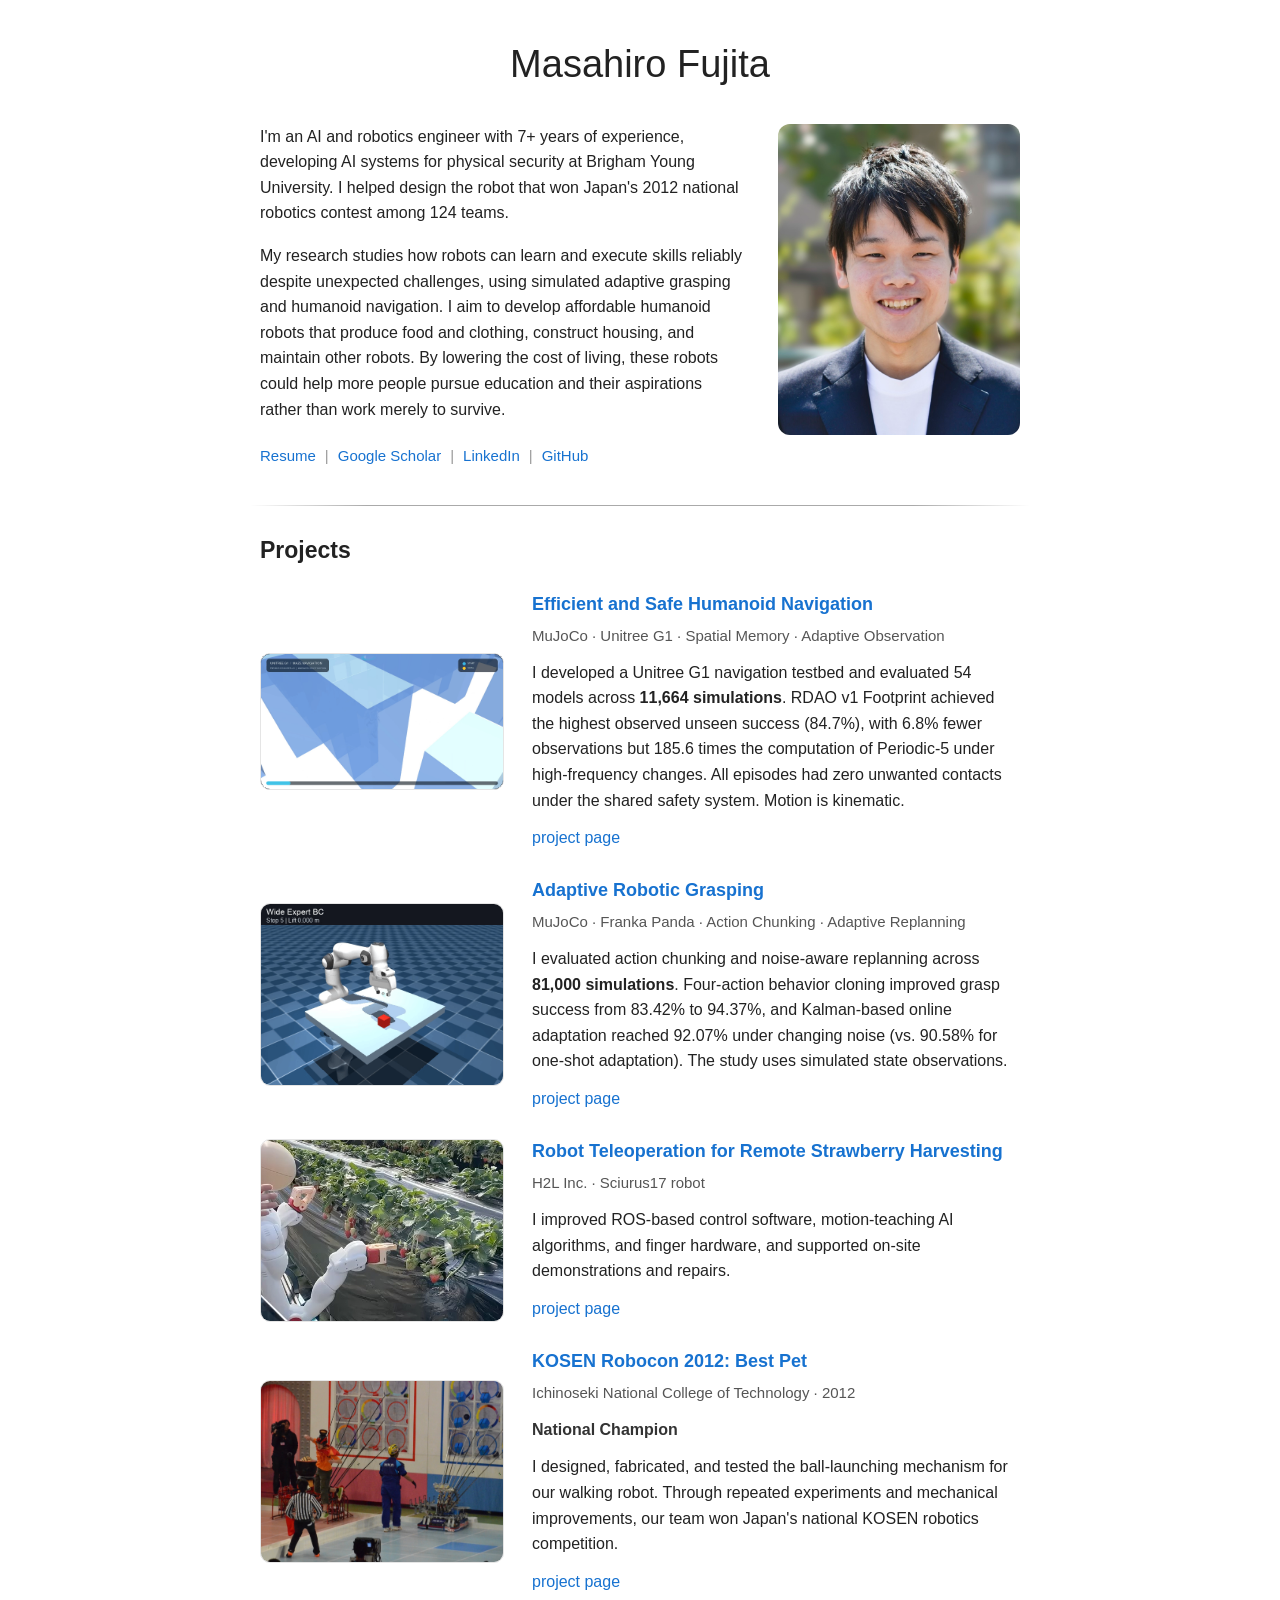
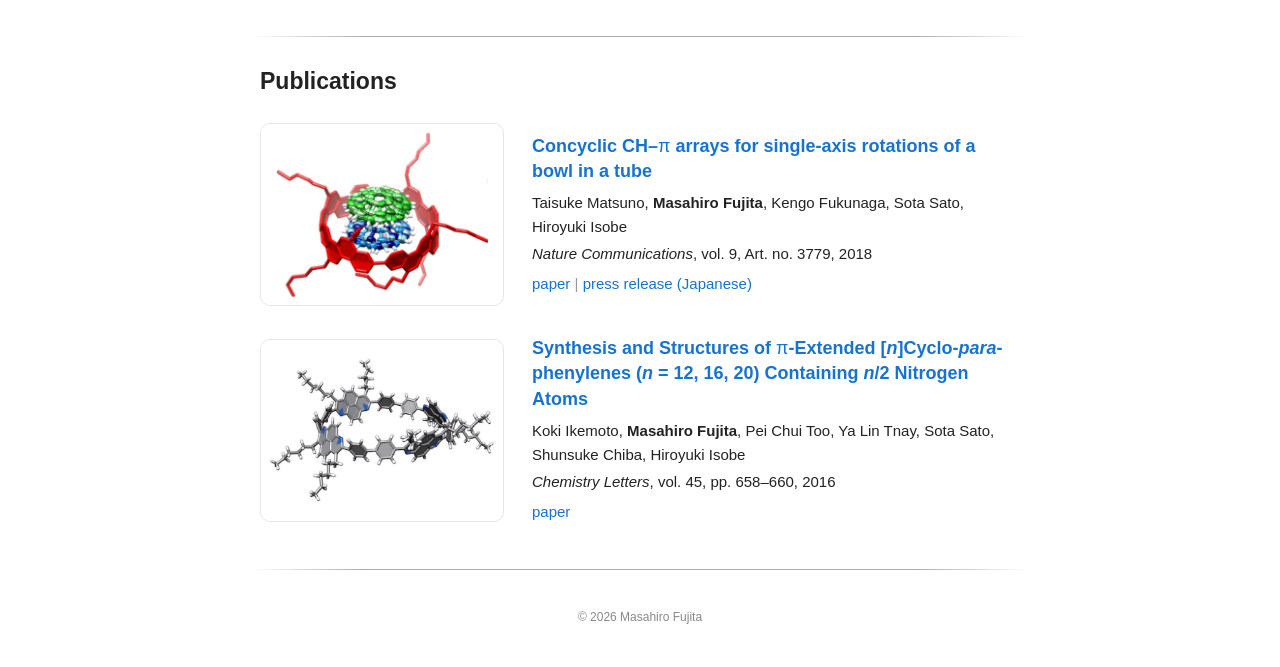
==== commit c12e68f4: "Align homepage bio with LinkedIn terminology" ====
--- a/index.html
+++ b/index.html
@@ -75,7 +75,7 @@
 <h1>Masahiro Fujita</h1>
 <section class="intro" id="about" aria-label="About Masahiro">
 <div class="bio">
-<p>I'm a robotics and AI engineer with 7+ years of experience, developing AI systems for physical security at BYU. I helped design the robot that won Japan's 2012 national robotics contest among 124 teams.</p>
+<p>I'm an AI and robotics engineer with 7+ years of experience, developing AI systems for physical security at Brigham Young University. I helped design the robot that won Japan's 2012 national robotics contest among 124 teams.</p>
 <p>My research studies how robots can learn and execute skills reliably despite unexpected challenges, using simulated adaptive grasping and humanoid navigation. I aim to develop affordable humanoid robots that produce food and clothing, construct housing, and maintain other robots. By lowering the cost of living, these robots could help more people pursue education and their aspirations rather than work merely to survive.</p>
 <nav class="profile-links" aria-label="Professional profiles">
 <a href="assets/Masahiro_Fujita_Resume.pdf" target="_blank" rel="noopener">Resume</a><span class="separator" aria-hidden="true">|</span>
